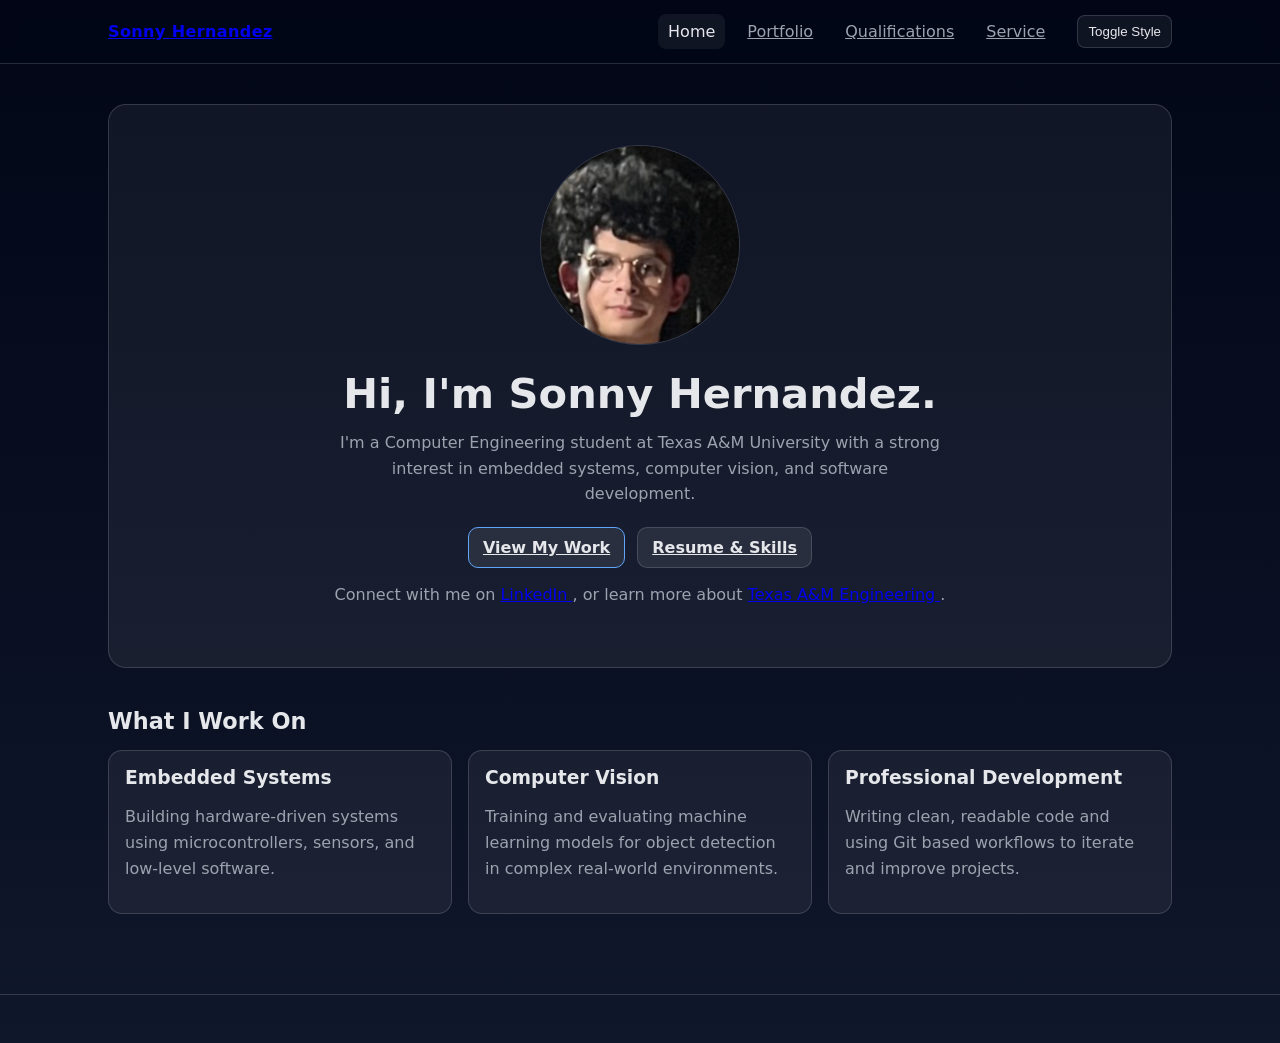
==== index.html @ adbf25f4 "adding website files" ====
<!DOCTYPE html>
<html lang="en">
<head>
    <meta charset="UTF-8">
    <meta name="viewport" content="width=device-width, initial-scale=1.0">
    <title>Sonny Hernandez | Home</title>


    <link id="site-style" rel="stylesheet" href="css/style-a.css">


 
    <script defer src="js/main.js"></script>
</head>
<body>
    <header class="site-header">
        <div class="header-inner">
            <a class="site-brand" href="index.html">Sonny Hernandez</a>

            <nav class="site-nav" aria-label="Primary navigation">
                <a href="index.html" aria-current="page">Home</a>
                <a href="portfolio.html">Portfolio</a>
                <a href="qualifications.html">Qualifications</a>
                <a href="service.html">Service</a>
                
            </nav>

            <button id="styleToggle" type="button" class="style-toggle">
                Toggle Style
            </button>
        </div>
    </header>

    <main class="page">
        <section class="hero" aria-label="Introduction">
            <img
                class="headshot"
                src="assets/pp.jpg"
                alt="Portrait of Sonny Hernandez"
            >

            <h1 class="hero-title">Hi, I'm Sonny Hernandez.</h1>

            <p class="hero-subtitle">
                I'm a Computer Engineering student at Texas A&amp;M University with a strong
                interest in embedded systems, computer vision, and software development.
            </p>

            <div class="hero-actions">
                <a class="button primary" href="portfolio.html">View My Work</a>
                <a
                        class="button"
                        href="assets/resume.pdf"
                        target="_blank"
                        rel="noopener noreferrer"
                    >
                         Resume &amp; Skills
                    </a>
                    
                
                
            </div>

            <p class="hero-subtitle">
                Connect with me on
                <a
    href="https://www.linkedin.com/in/sonny-hernandez-14623a249"
    target="_blank"
    rel="noopener noreferrer"
>
    LinkedIn
</a>,
                or learn more about
                <a href="https://engineering.tamu.edu/" target="_blank" rel="noopener noreferrer">
                    Texas A&amp;M Engineering
                </a>.
            </p>
        </section>

        <section class="highlights" aria-label="Highlights">
            <h2 class="section-title">What I Work On</h2>

            <div class="card-grid">
                <article class="card">
                    <h3 class="card-title">Embedded Systems</h3>
                    <p class="card-text">
                        Building hardware-driven systems using microcontrollers,
                        sensors, and low-level software.
                    </p>
                </article>

                <article class="card">
                    <h3 class="card-title">Computer Vision</h3>
                    <p class="card-text">
                        Training and evaluating machine learning models for object
                        detection in complex real-world environments.
                    </p>
                </article>

                <article class="card">
                    <h3 class="card-title">Professional Development</h3>
                    <p class="card-text">
                        Writing clean, readable code and using Git based workflows
                        to iterate and improve projects.
                    </p>
                </article>
            </div>
        </section>
    </main>

    <footer class="site-footer">
      
    </footer>

    <script>
         const yearEl = document.getElementById("year");
    if (yearEl) {
        yearEl.textContent = new Date().getFullYear();
    }
    </script>
</body>
</html>
---- css/style-a.css ----
/* style-a.css — clean, professional landing style */

:root {
    --bg: #0f172a;
    --panel: rgba(255, 255, 255, 0.06);
    --border: rgba(255, 255, 255, 0.15);
    --text: #e5e7eb;
    --muted: #9ca3af;
    --accent: #60a5fa;
}

* {
    box-sizing: border-box;
}

body {
    margin: 0;
    font-family: system-ui, -apple-system, Segoe UI, Roboto, Arial, sans-serif;
    background: linear-gradient(180deg, #020617, #0f172a);
    color: var(--text);
}

/* Header */
.site-header {
    position: sticky;
    top: 0;
    background: rgba(2, 6, 23, 0.85);
    backdrop-filter: blur(8px);
    border-bottom: 1px solid var(--border);
}

.header-inner {
    max-width: 1100px;
    margin: 0 auto;
    padding: 14px 18px;
    display: flex;
    align-items: center;
    gap: 14px;
}

.site-brand {
    font-weight: 800;
    letter-spacing: 0.4px;
}

.site-nav {
    display: flex;
    gap: 12px;
    margin-left: auto;
}

.site-nav a {
    padding: 8px 10px;
    border-radius: 8px;
    color: var(--muted);
}

.site-nav a:hover,
.site-nav a[aria-current="page"] {
    color: var(--text);
    background: var(--panel);
    text-decoration: none;
}

.style-toggle {
    margin-left: 8px;
    padding: 8px 10px;
    border-radius: 8px;
    border: 1px solid var(--border);
    background: var(--panel);
    color: var(--text);
    cursor: pointer;
}

/* Layout */
.page {
    max-width: 1100px;
    margin: 0 auto;
    padding: 40px 18px 80px;
}

/* Hero */
.hero {
    background: var(--panel);
    border: 1px solid var(--border);
    border-radius: 18px;
    padding: 40px 22px;
    text-align: center;
}

.headshot {
    width: 200px;
    height: 200px;
    object-fit: cover;
    border-radius: 999px;
    border: 1px solid var(--border);
    margin-bottom: 20px;
}

.hero-title {
    font-size: 2.6rem;
    margin: 0 0 12px;
}

.hero-subtitle {
    max-width: 60ch;
    margin: 0 auto 20px;
    color: var(--muted);
    line-height: 1.6;
}

.hero-actions {
    display: flex;
    justify-content: center;
    gap: 12px;
    margin-bottom: 14px;
}

.button {
    padding: 10px 14px;
    border-radius: 10px;
    border: 1px solid var(--border);
    background: rgba(255, 255, 255, 0.08);
    color: var(--text);
    font-weight: 600;
}

.button.primary {
    border-color: var(--accent);
}

.button:hover {
    background: rgba(255, 255, 255, 0.14);
    text-decoration: none;
}

/* Sections */
.section-title {
    margin: 40px 0 16px;
    font-size: 1.4rem;
}

.card-grid {
    display: grid;
    grid-template-columns: repeat(3, 1fr);
    gap: 16px;
}

.card {
    background: var(--panel);
    border: 1px solid var(--border);
    border-radius: 14px;
    padding: 16px;
}

.card-title {
    margin: 0 0 8px;
}

.card-text {
    color: var(--muted);
    line-height: 1.6;
}

/* Footer */
.site-footer {
    border-top: 1px solid var(--border);
    padding: 24px;
    text-align: center;
    color: var(--muted);
}

/* Responsive */
@media (max-width: 900px) {
    .card-grid {
        grid-template-columns: 1fr;
    }

    .site-nav {
        flex-wrap: wrap;
        margin-left: 0;
    }
}
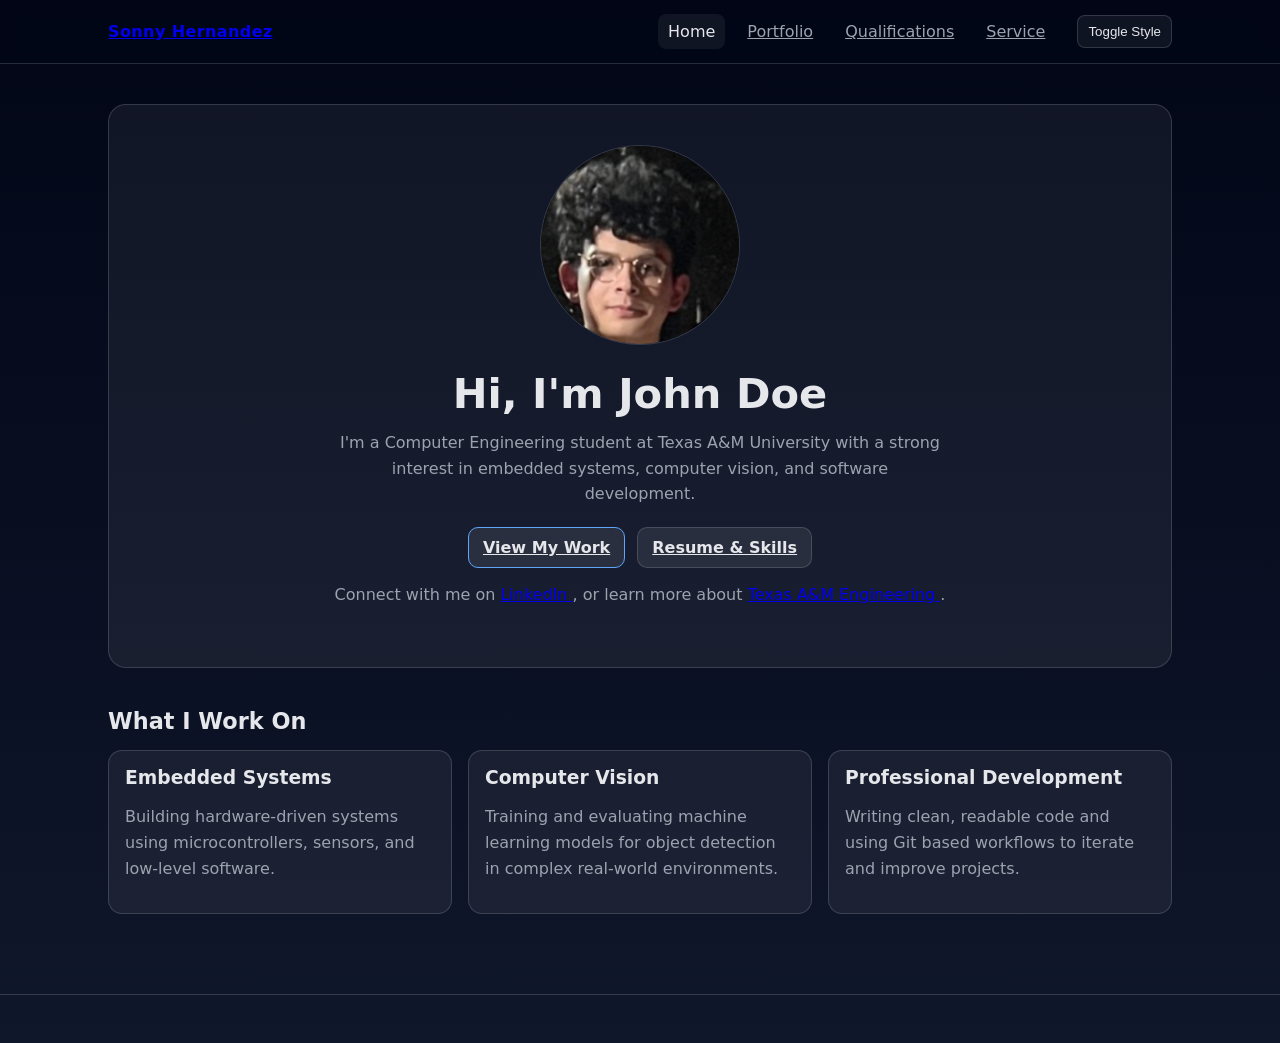
==== commit 0877263c: "testing AWS service" ====
--- a/index.html
+++ b/index.html
@@ -39,7 +39,7 @@
                 alt="Portrait of Sonny Hernandez"
             >
 
-            <h1 class="hero-title">Hi, I'm Sonny Hernandez.</h1>
+            <h1 class="hero-title">Hi, I'm John Doe</h1>
 
             <p class="hero-subtitle">
                 I'm a Computer Engineering student at Texas A&amp;M University with a strong
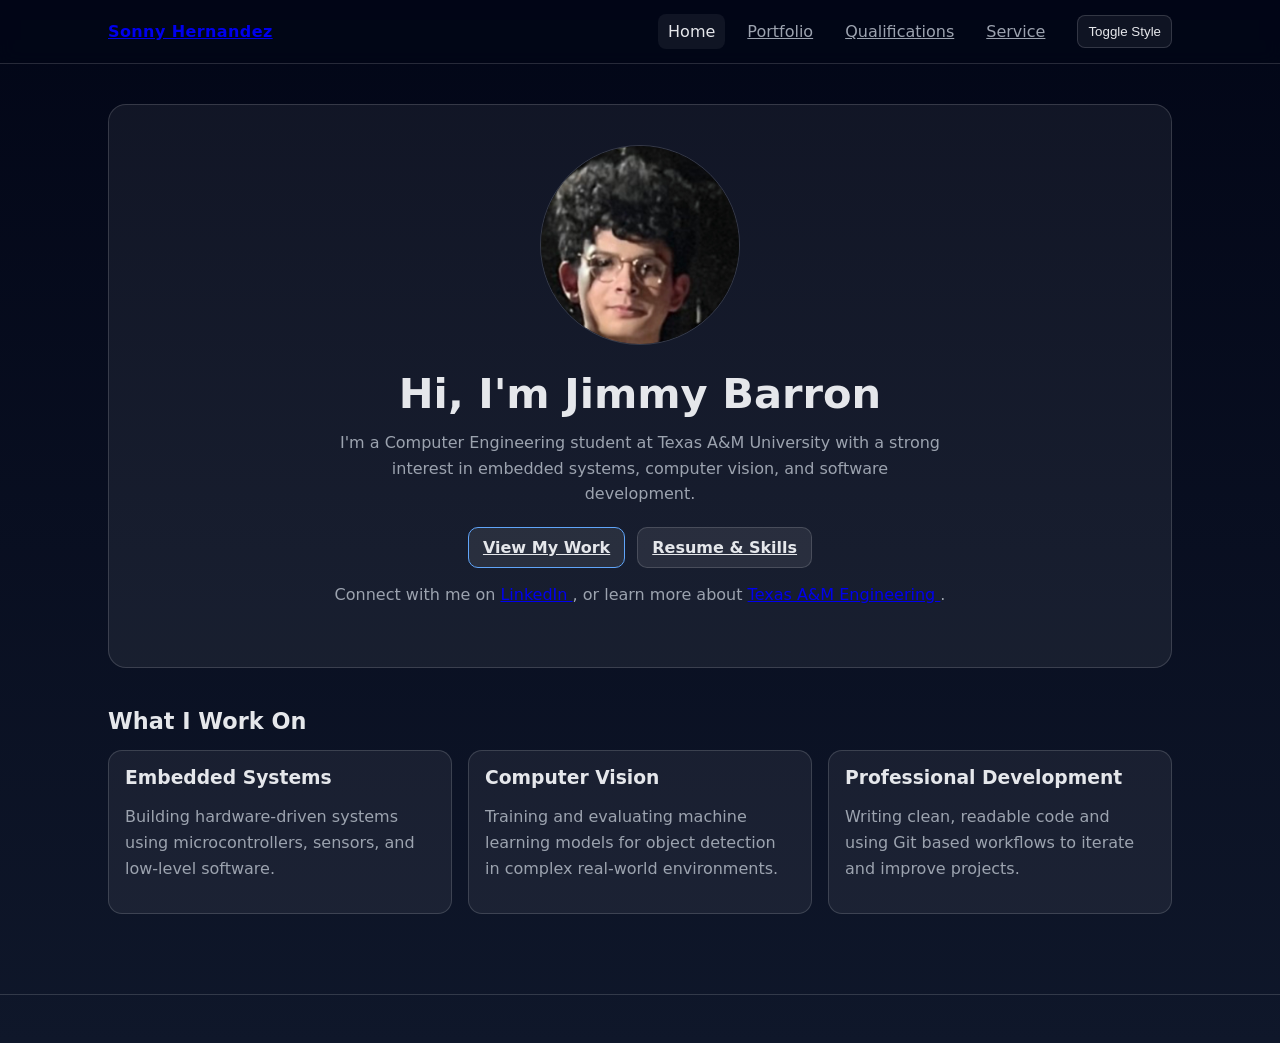
==== commit 35dba113: "testing automatic service" ====
--- a/index.html
+++ b/index.html
@@ -39,7 +39,7 @@
                 alt="Portrait of Sonny Hernandez"
             >
 
-            <h1 class="hero-title">Hi, I'm John Doe</h1>
+            <h1 class="hero-title">Hi, I'm Jimmy Barron</h1>
 
             <p class="hero-subtitle">
                 I'm a Computer Engineering student at Texas A&amp;M University with a strong
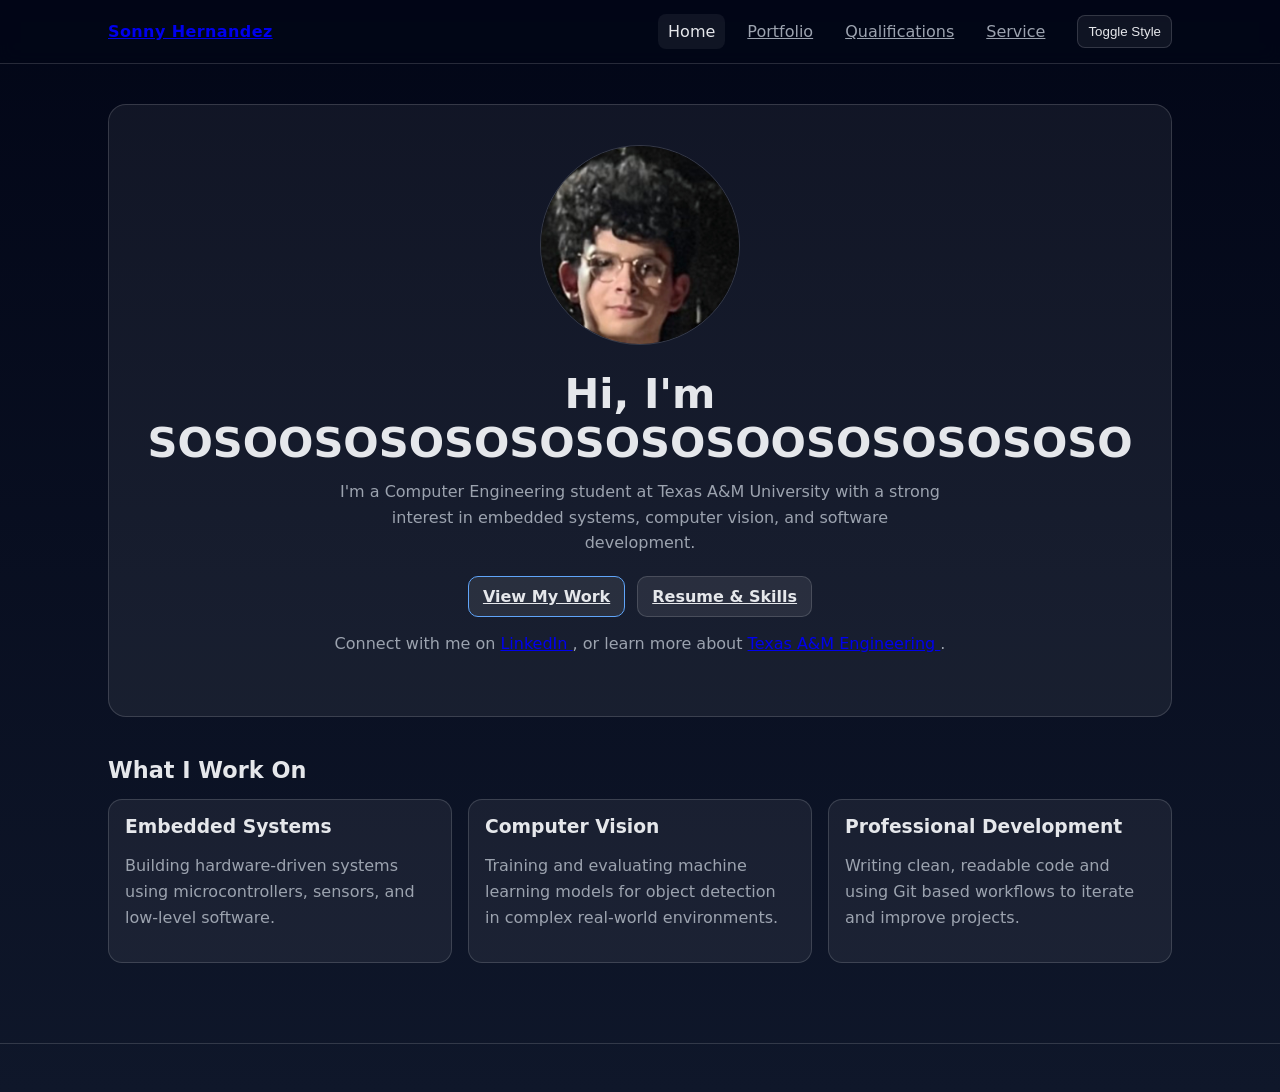
==== commit 3f40bd80: "testing automatic service" ====
--- a/index.html
+++ b/index.html
@@ -39,7 +39,7 @@
                 alt="Portrait of Sonny Hernandez"
             >
 
-            <h1 class="hero-title">Hi, I'm Jimmy Barron</h1>
+            <h1 class="hero-title">Hi, I'm SOSOOSOSOSOSOSOSOSOOSOSOSOSOSO</h1>
 
             <p class="hero-subtitle">
                 I'm a Computer Engineering student at Texas A&amp;M University with a strong
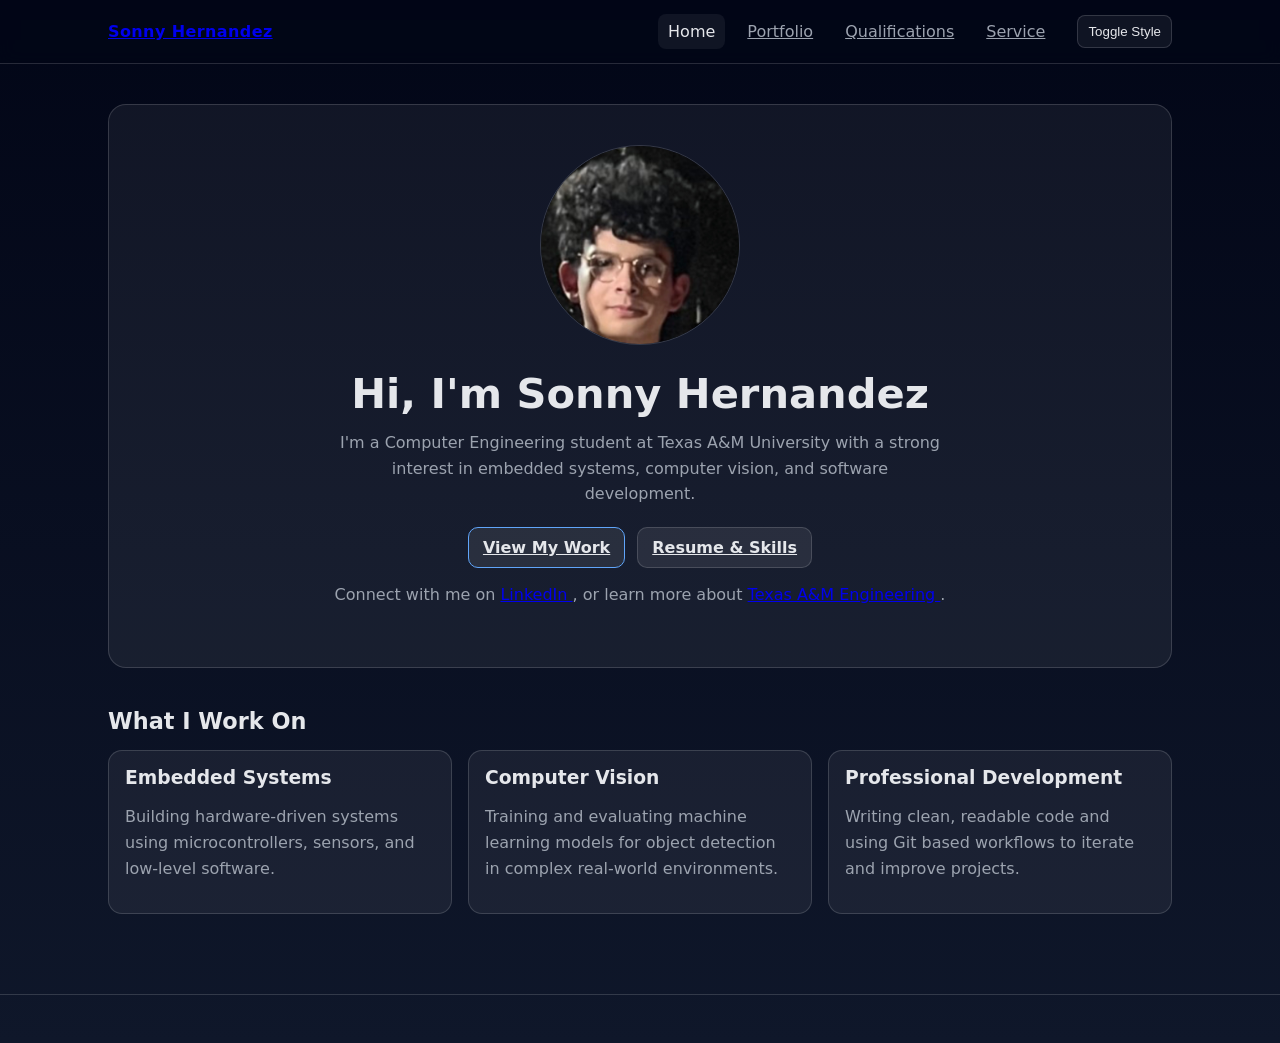
==== commit 3de8083a: "testing automatic service demo" ====
--- a/index.html
+++ b/index.html
@@ -39,7 +39,7 @@
                 alt="Portrait of Sonny Hernandez"
             >
 
-            <h1 class="hero-title">Hi, I'm SOSOOSOSOSOSOSOSOSOOSOSOSOSOSO</h1>
+            <h1 class="hero-title">Hi, I'm Sonny Hernandez</h1>
 
             <p class="hero-subtitle">
                 I'm a Computer Engineering student at Texas A&amp;M University with a strong
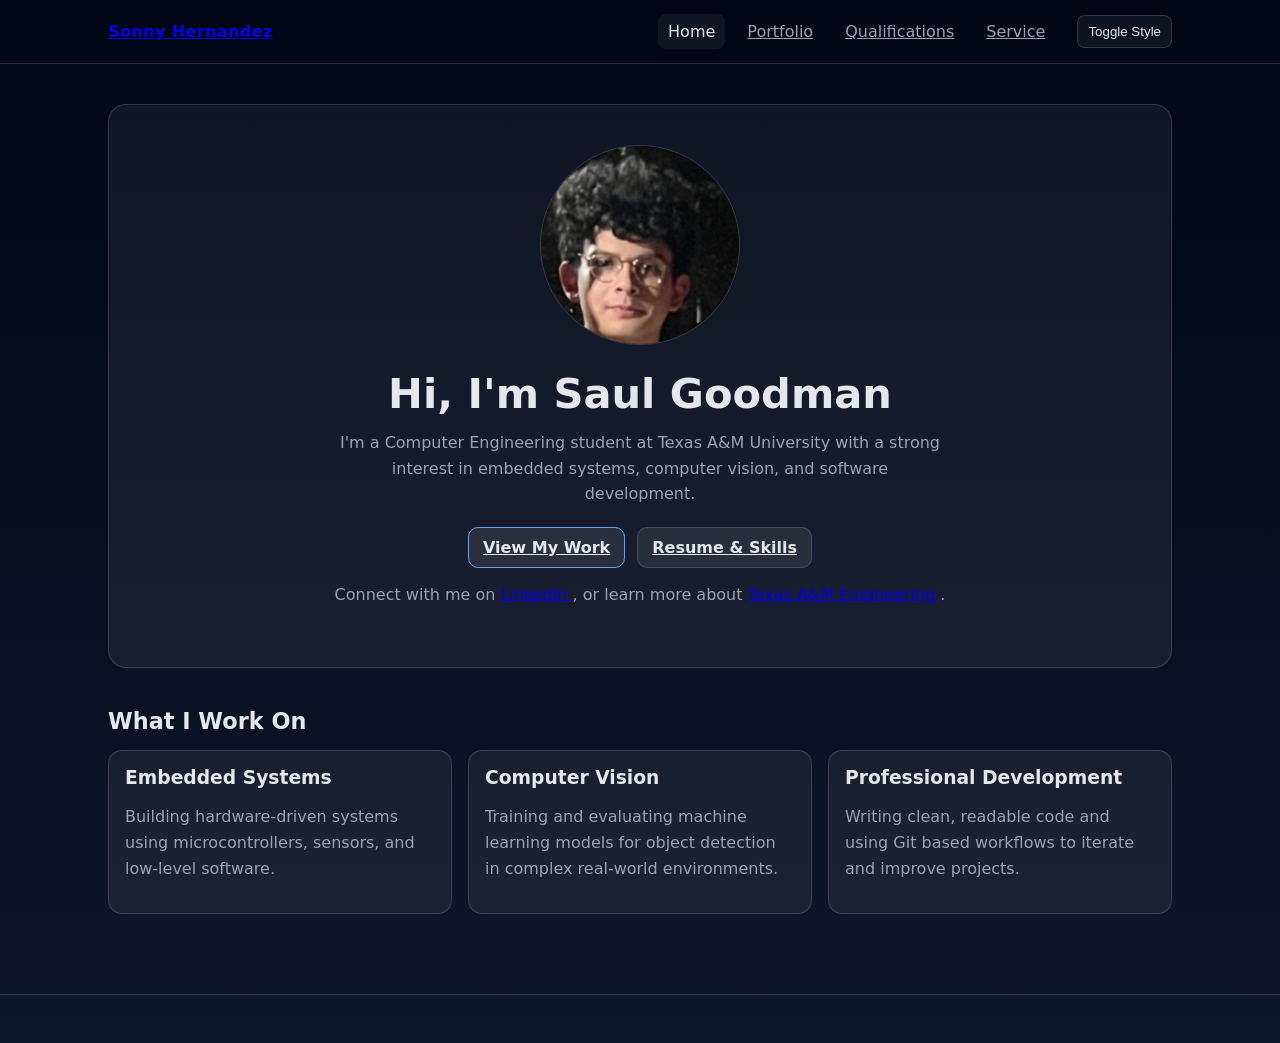
==== commit 85fb9fc9: "testing automatic service demo" ====
--- a/index.html
+++ b/index.html
@@ -39,7 +39,7 @@
                 alt="Portrait of Sonny Hernandez"
             >
 
-            <h1 class="hero-title">Hi, I'm Sonny Hernandez</h1>
+            <h1 class="hero-title">Hi, I'm Saul Goodman</h1>
 
             <p class="hero-subtitle">
                 I'm a Computer Engineering student at Texas A&amp;M University with a strong
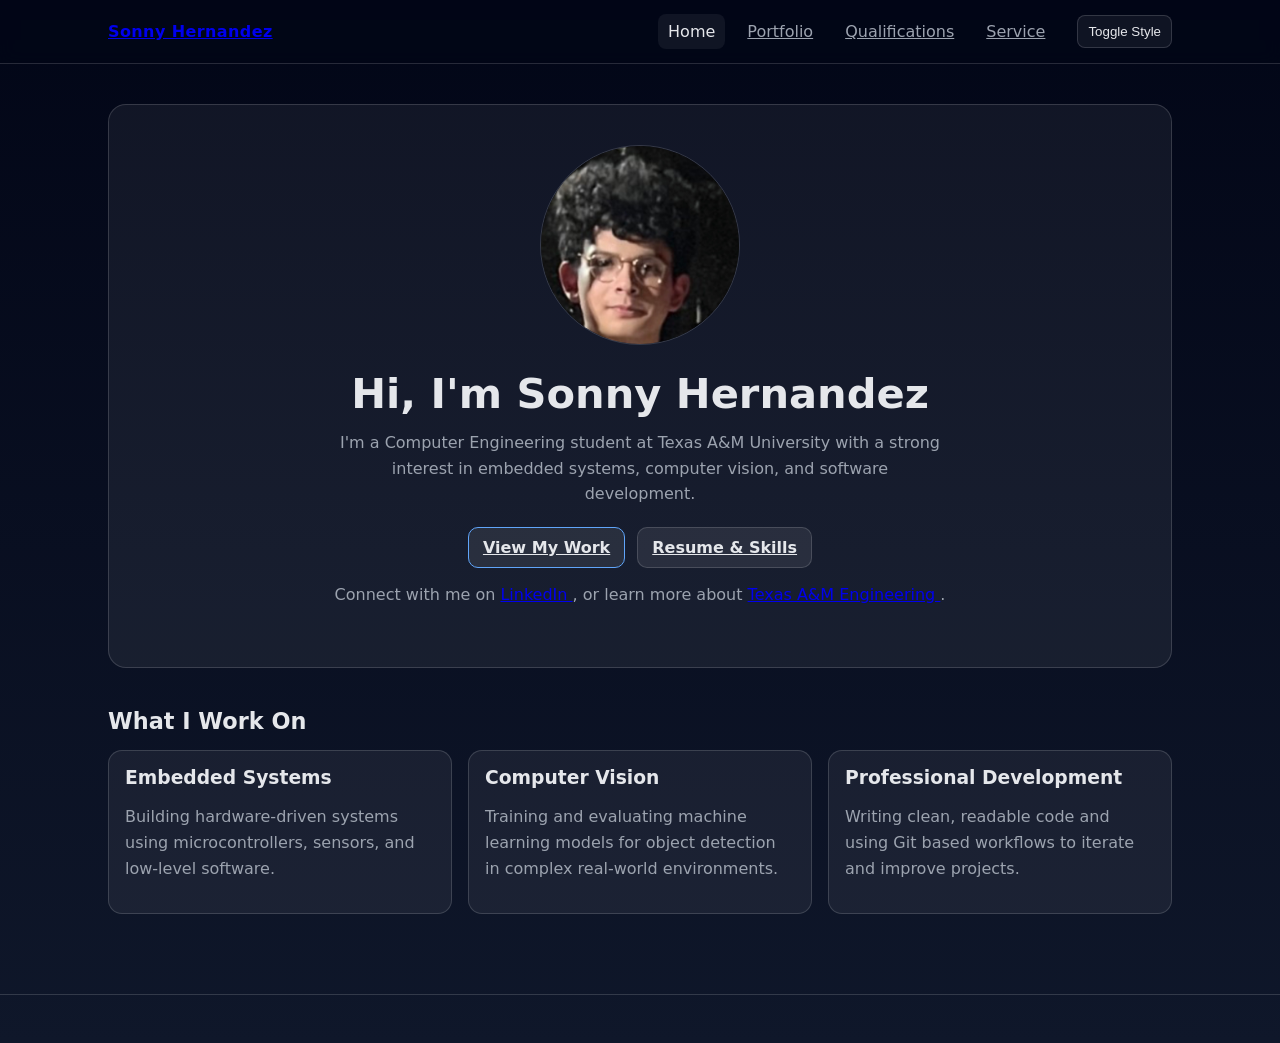
==== commit 4c674b50: "testing automatic service demo2" ====
--- a/index.html
+++ b/index.html
@@ -39,7 +39,7 @@
                 alt="Portrait of Sonny Hernandez"
             >
 
-            <h1 class="hero-title">Hi, I'm Saul Goodman</h1>
+            <h1 class="hero-title">Hi, I'm Sonny Hernandez</h1>
 
             <p class="hero-subtitle">
                 I'm a Computer Engineering student at Texas A&amp;M University with a strong
